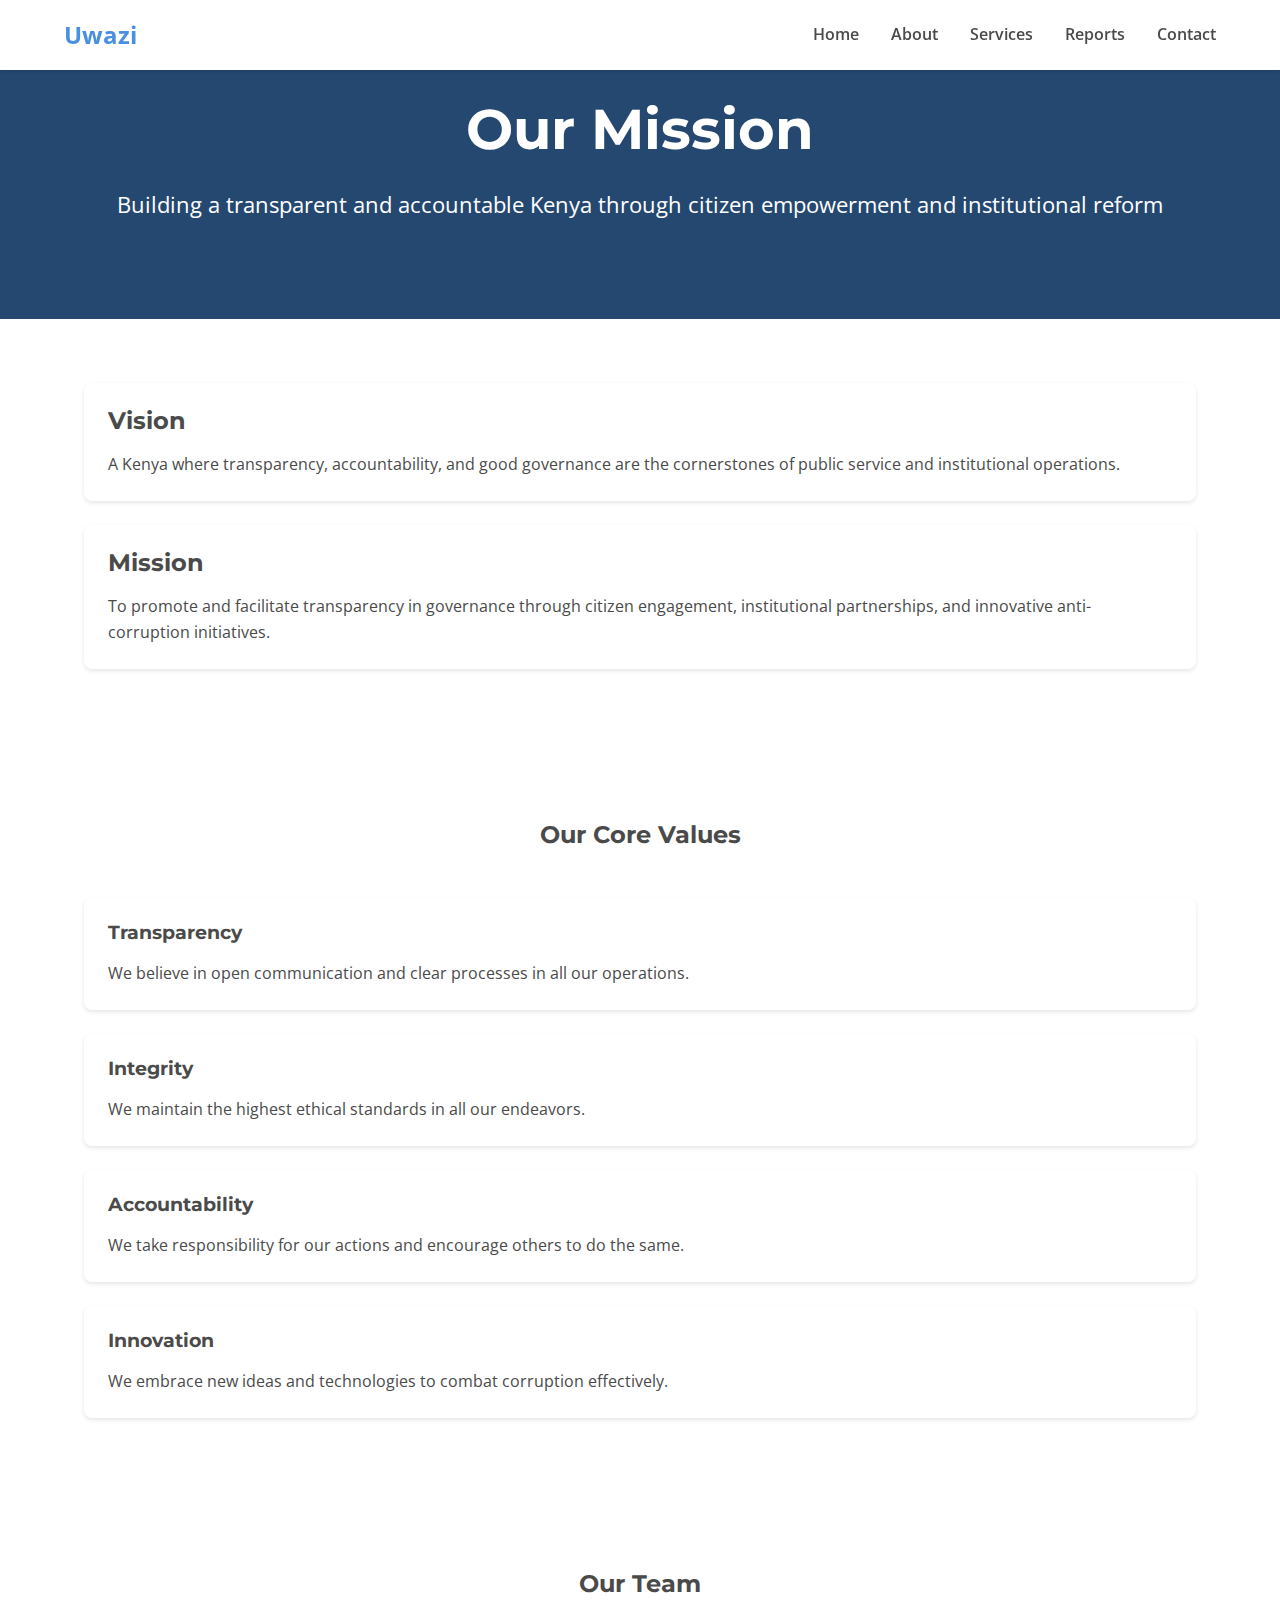
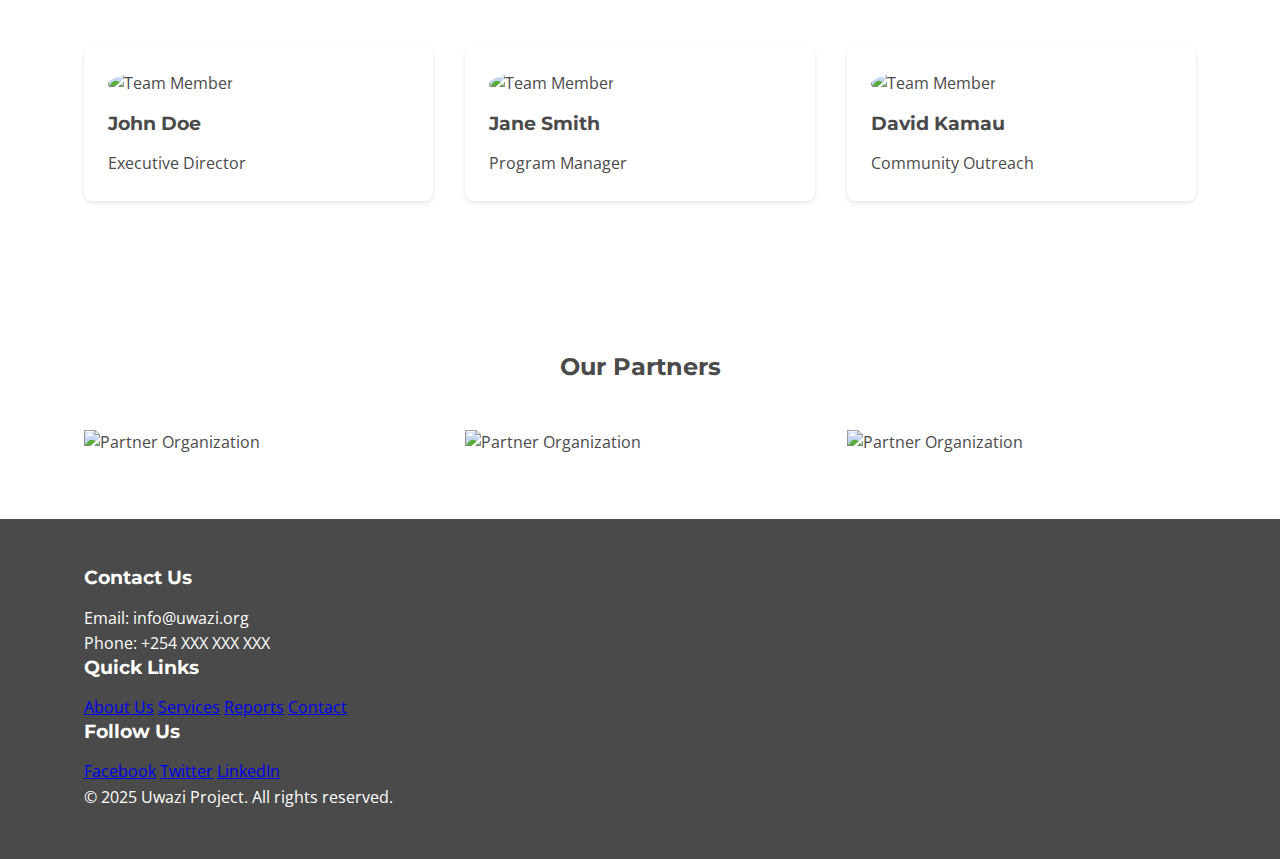
==== about.html @ e0234028 "website" ====
<!DOCTYPE html>
<html lang="en">
<head>
    <meta charset="UTF-8">
    <meta name="viewport" content="width=device-width, initial-scale=1.0">
    <title>About - Uwazi Project</title>
    <meta name="description" content="Learn about Uwazi Project's mission for transparency and anti-corruption in Kenya">
    
    <!-- Fonts -->
    <link href="https://fonts.googleapis.com/css2?family=Montserrat:wght@400;700&family=Open+Sans:wght@400;600&display=swap" rel="stylesheet">
    
    <!-- Styles -->
    <link rel="stylesheet" href="css/style.css">
</head>
<body>
    <!-- Header -->
    <header class="header">
        <nav class="nav container">
            <a href="index.html" class="logo">Uwazi</a>
            <div class="nav-links">
                <a href="index.html">Home</a>
                <a href="about.html">About</a>
                <a href="services.html">Services</a>
                <a href="reports.html">Reports</a>
                <a href="contact.html">Contact</a>
            </div>
            <button class="hamburger" aria-label="Toggle navigation">
                <span></span>
                <span></span>
                <span></span>
            </button>
        </nav>
    </header>

    <!-- About Hero -->
    <section class="hero">
        <div class="container">
            <h1 class="animate-on-scroll">Our Mission</h1>
            <p class="animate-on-scroll">Building a transparent and accountable Kenya through citizen empowerment and institutional reform</p>
        </div>
    </section>

    <!-- Mission & Vision -->
    <section class="section">
        <div class="container">
            <div class="card animate-on-scroll">
                <h2>Vision</h2>
                <p>A Kenya where transparency, accountability, and good governance are the cornerstones of public service and institutional operations.</p>
            </div>
            <div class="card animate-on-scroll">
                <h2>Mission</h2>
                <p>To promote and facilitate transparency in governance through citizen engagement, institutional partnerships, and innovative anti-corruption initiatives.</p>
            </div>
        </div>
    </section>

    <!-- Core Values -->
    <section class="section">
        <div class="container">
            <h2 class="section-title animate-on-scroll">Our Core Values</h2>
            <div class="values-grid">
                <div class="card animate-on-scroll">
                    <h3>Transparency</h3>
                    <p>We believe in open communication and clear processes in all our operations.</p>
                </div>
                <div class="card animate-on-scroll">
                    <h3>Integrity</h3>
                    <p>We maintain the highest ethical standards in all our endeavors.</p>
                </div>
                <div class="card animate-on-scroll">
                    <h3>Accountability</h3>
                    <p>We take responsibility for our actions and encourage others to do the same.</p>
                </div>
                <div class="card animate-on-scroll">
                    <h3>Innovation</h3>
                    <p>We embrace new ideas and technologies to combat corruption effectively.</p>
                </div>
            </div>
        </div>
    </section>

    <!-- Team Section -->
    <section class="section">
        <div class="container">
            <h2 class="section-title animate-on-scroll">Our Team</h2>
            <div class="team-grid">
                <div class="card animate-on-scroll">
                    <div class="team-member">
                        <img src="assets/images/placeholder.jpg" alt="Team Member" class="team-photo">
                        <h3>John Doe</h3>
                        <p>Executive Director</p>
                    </div>
                </div>
                <div class="card animate-on-scroll">
                    <div class="team-member">
                        <img src="assets/images/placeholder.jpg" alt="Team Member" class="team-photo">
                        <h3>Jane Smith</h3>
                        <p>Program Manager</p>
                    </div>
                </div>
                <div class="card animate-on-scroll">
                    <div class="team-member">
                        <img src="assets/images/placeholder.jpg" alt="Team Member" class="team-photo">
                        <h3>David Kamau</h3>
                        <p>Community Outreach</p>
                    </div>
                </div>
            </div>
        </div>
    </section>

    <!-- Partners -->
    <section class="section">
        <div class="container">
            <h2 class="section-title animate-on-scroll">Our Partners</h2>
            <div class="partners-grid">
                <div class="partner animate-on-scroll">
                    <img src="assets/images/partner1.jpg" alt="Partner Organization">
                </div>
                <div class="partner animate-on-scroll">
                    <img src="assets/images/partner2.jpg" alt="Partner Organization">
                </div>
                <div class="partner animate-on-scroll">
                    <img src="assets/images/partner3.jpg" alt="Partner Organization">
                </div>
            </div>
        </div>
    </section>

    <!-- Footer -->
    <footer class="footer">
        <div class="container">
            <div class="footer-content">
                <div class="footer-section">
                    <h3>Contact Us</h3>
                    <p>Email: info@uwazi.org</p>
                    <p>Phone: +254 XXX XXX XXX</p>
                </div>
                <div class="footer-section">
                    <h3>Quick Links</h3>
                    <a href="about.html">About Us</a>
                    <a href="services.html">Services</a>
                    <a href="reports.html">Reports</a>
                    <a href="contact.html">Contact</a>
                </div>
                <div class="footer-section">
                    <h3>Follow Us</h3>
                    <div class="social-links">
                        <a href="#" aria-label="Facebook">Facebook</a>
                        <a href="#" aria-label="Twitter">Twitter</a>
                        <a href="#" aria-label="LinkedIn">LinkedIn</a>
                    </div>
                </div>
            </div>
            <div class="footer-bottom">
                <p>&copy; 2025 Uwazi Project. All rights reserved.</p>
            </div>
        </div>
    </footer>

    <!-- Scripts -->
    <script src="js/main.js"></script>
</body>
</html>
---- css/style.css ----
/* Base styles */
:root {
    --primary-blue: #4A90E2;
    --secondary-blue: #5FB0E5;
    --light-gray: #F5F7FA;
    --dark-gray: #4A4A4A;
    --white: #FFFFFF;
    --black: #000000;
}

/* Reset and base styles */
* {
    margin: 0;
    padding: 0;
    box-sizing: border-box;
}

body {
    font-family: 'Open Sans', sans-serif;
    line-height: 1.6;
    color: var(--dark-gray);
    background-color: var(--white);
}

h1, h2, h3, h4, h5, h6 {
    font-family: 'Montserrat', sans-serif;
    font-weight: 700;
    line-height: 1.2;
    margin-bottom: 1rem;
}

/* Container */
.container {
    width: 90%;
    max-width: 1200px;
    margin: 0 auto;
    padding: 0 20px;
}

/* Header */
.header {
    background-color: var(--white);
    box-shadow: 0 2px 4px rgba(0,0,0,0.1);
    position: fixed;
    width: 100%;
    top: 0;
    z-index: 1000;
}

.nav {
    display: flex;
    justify-content: space-between;
    align-items: center;
    padding: 1rem 0;
}

.logo {
    font-size: 1.5rem;
    font-weight: 700;
    color: var(--primary-blue);
    text-decoration: none;
}

.nav-links {
    display: none;
}

/* Mobile menu */
.hamburger {
    display: block;
    cursor: pointer;
}

/* Hero section */
.hero {
    padding: 6rem 0 4rem;
    background-color: var(--light-gray);
    text-align: center;
}

.hero h1 {
    font-size: 2.5rem;
    margin-bottom: 1.5rem;
}

.hero p {
    font-size: 1.2rem;
    margin-bottom: 2rem;
}

/* Buttons */
.btn {
    display: inline-block;
    padding: 0.8rem 1.5rem;
    border-radius: 5px;
    text-decoration: none;
    font-weight: 600;
    transition: all 0.3s ease;
}

.btn-primary {
    background-color: var(--primary-blue);
    color: var(--white);
}

.btn-primary:hover {
    background-color: var(--secondary-blue);
}

/* Sections */
.section {
    padding: 4rem 0;
}

.section-title {
    text-align: center;
    margin-bottom: 3rem;
}

/* Cards */
.card {
    background: var(--white);
    border-radius: 8px;
    box-shadow: 0 2px 4px rgba(0,0,0,0.1);
    padding: 1.5rem;
    margin-bottom: 1.5rem;
}

/* Forms */
.form-group {
    margin-bottom: 1.5rem;
}

.form-control {
    width: 100%;
    padding: 0.8rem;
    border: 1px solid var(--light-gray);
    border-radius: 4px;
    font-size: 1rem;
}

/* Footer */
.footer {
    background-color: var(--dark-gray);
    color: var(--white);
    padding: 3rem 0;
}

/* Image styles */
.team-photo {
    width: 200px;
    height: 200px;
    border-radius: 50%;
    object-fit: cover;
    margin-bottom: 1rem;
}

.partner img {
    width: 200px;
    height: 100px;
    object-fit: contain;
}

.case-study img {
    width: 100%;
    height: 250px;
    object-fit: cover;
    border-radius: 8px;
    margin-bottom: 1rem;
}

/* Hero background image */
.hero {
    position: relative;
    background-color: var(--primary-blue);
    color: var(--white);
    overflow: hidden;
}

.hero::before {
    content: '';
    position: absolute;
    top: 0;
    left: 0;
    right: 0;
    bottom: 0;
    background-image: linear-gradient(rgba(0,0,0,0.5), rgba(0,0,0,0.5));
    z-index: 1;
}

.hero .container {
    position: relative;
    z-index: 2;
}

/* Image grids */
.team-grid,
.partners-grid,
.case-studies-grid {
    display: grid;
    gap: 2rem;
    margin-top: 2rem;
}

/* Additional image styles */
.hero-background {
    position: absolute;
    top: 0;
    left: 0;
    width: 100%;
    height: 100%;
    object-fit: cover;
    opacity: 0.3;
}

.program-image,
.service-image,
.quick-link-image {
    width: 100%;
    height: 200px;
    object-fit: cover;
    border-radius: 8px;
    margin-bottom: 1rem;
}

.programs-grid,
.services-grid,
.quick-links-grid {
    display: grid;
    gap: 2rem;
    margin-top: 2rem;
}

/* Media Queries */
@media (min-width: 768px) {
    .nav-links {
        display: flex;
        gap: 2rem;
    }

    .nav-links a {
        color: var(--dark-gray);
        text-decoration: none;
        font-weight: 600;
        transition: color 0.3s ease;
    }

    .nav-links a:hover {
        color: var(--primary-blue);
    }

    .hamburger {
        display: none;
    }

    .hero h1 {
        font-size: 3.5rem;
    }

    .hero p {
        font-size: 1.4rem;
    }

    .team-grid {
        grid-template-columns: repeat(3, 1fr);
    }
    
    .partners-grid {
        grid-template-columns: repeat(3, 1fr);
    }
    
    .case-studies-grid {
        grid-template-columns: repeat(3, 1fr);
    }

    .programs-grid,
    .services-grid,
    .quick-links-grid {
        grid-template-columns: repeat(3, 1fr);
    }
}

/* Animations */
@keyframes fadeIn {
    from {
        opacity: 0;
        transform: translateY(20px);
    }
    to {
        opacity: 1;
        transform: translateY(0);
    }
}

.fade-in {
    animation: fadeIn 1s ease-out;
}
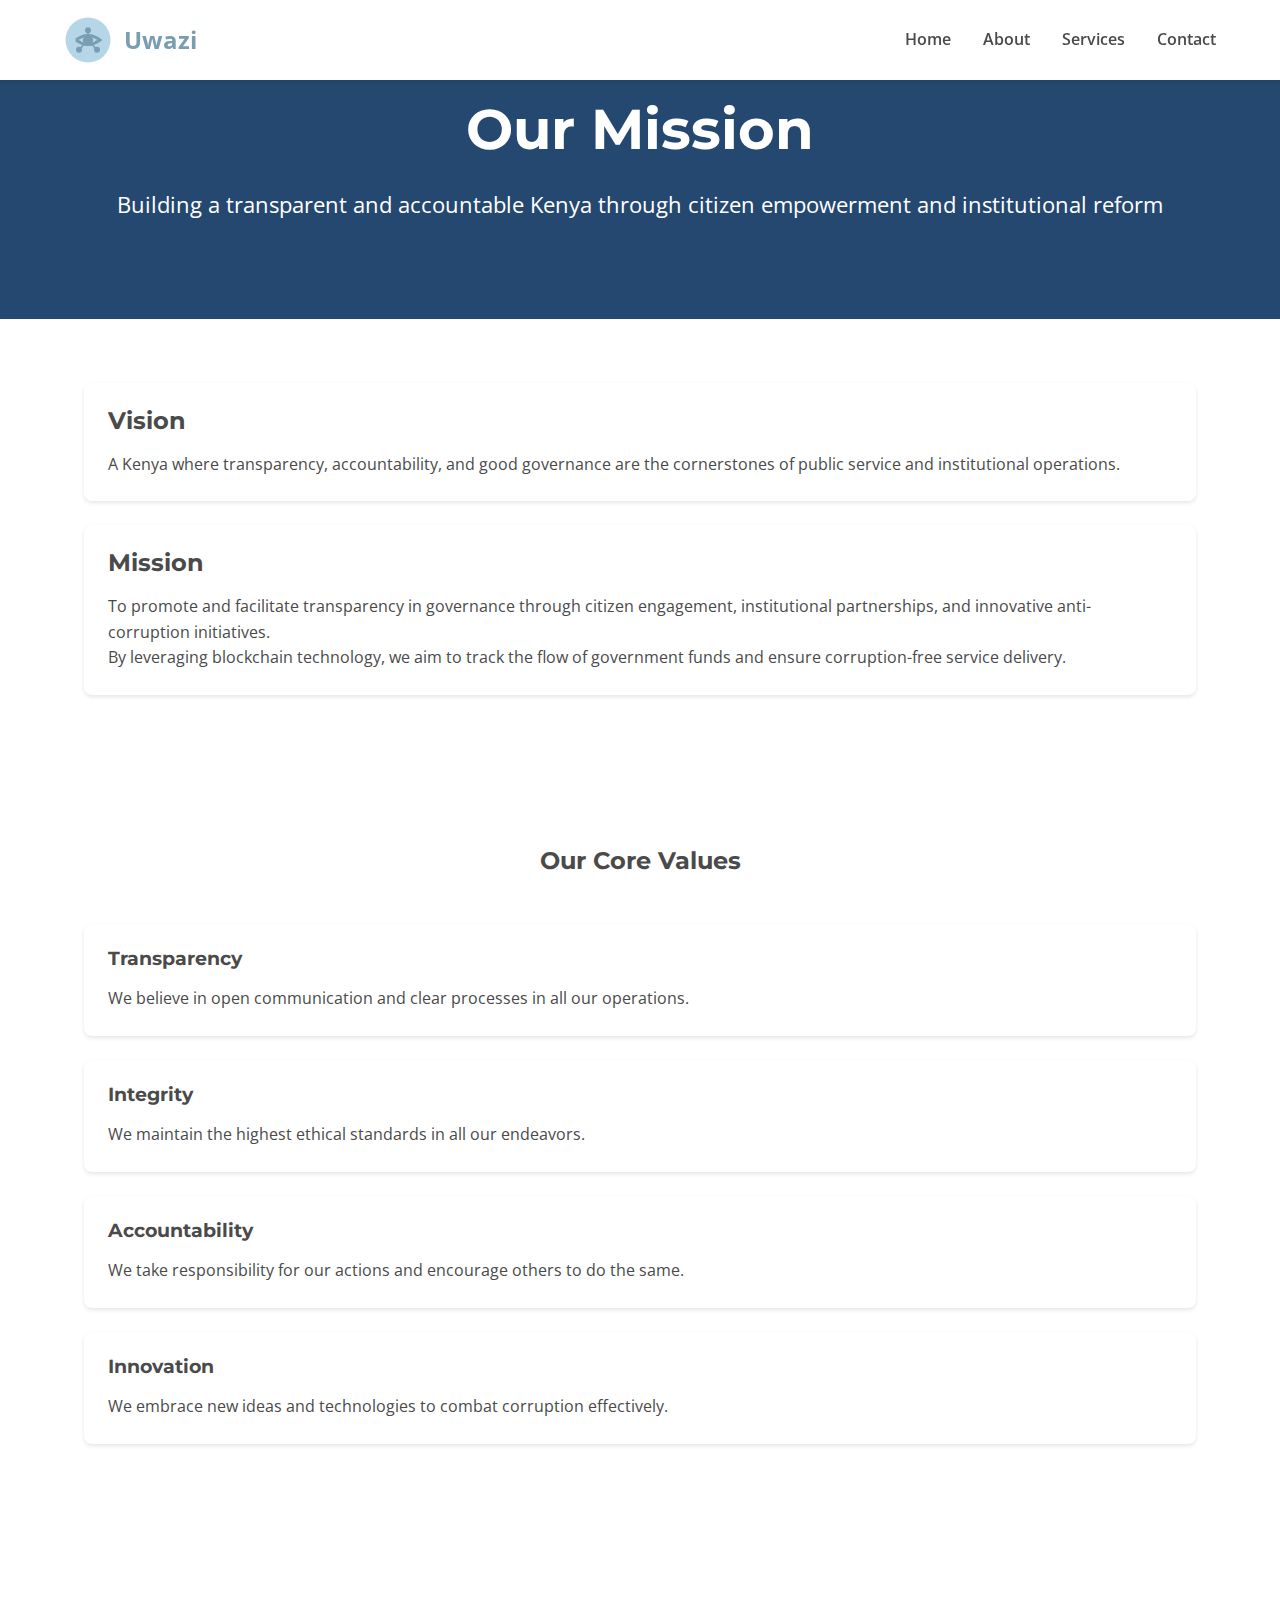
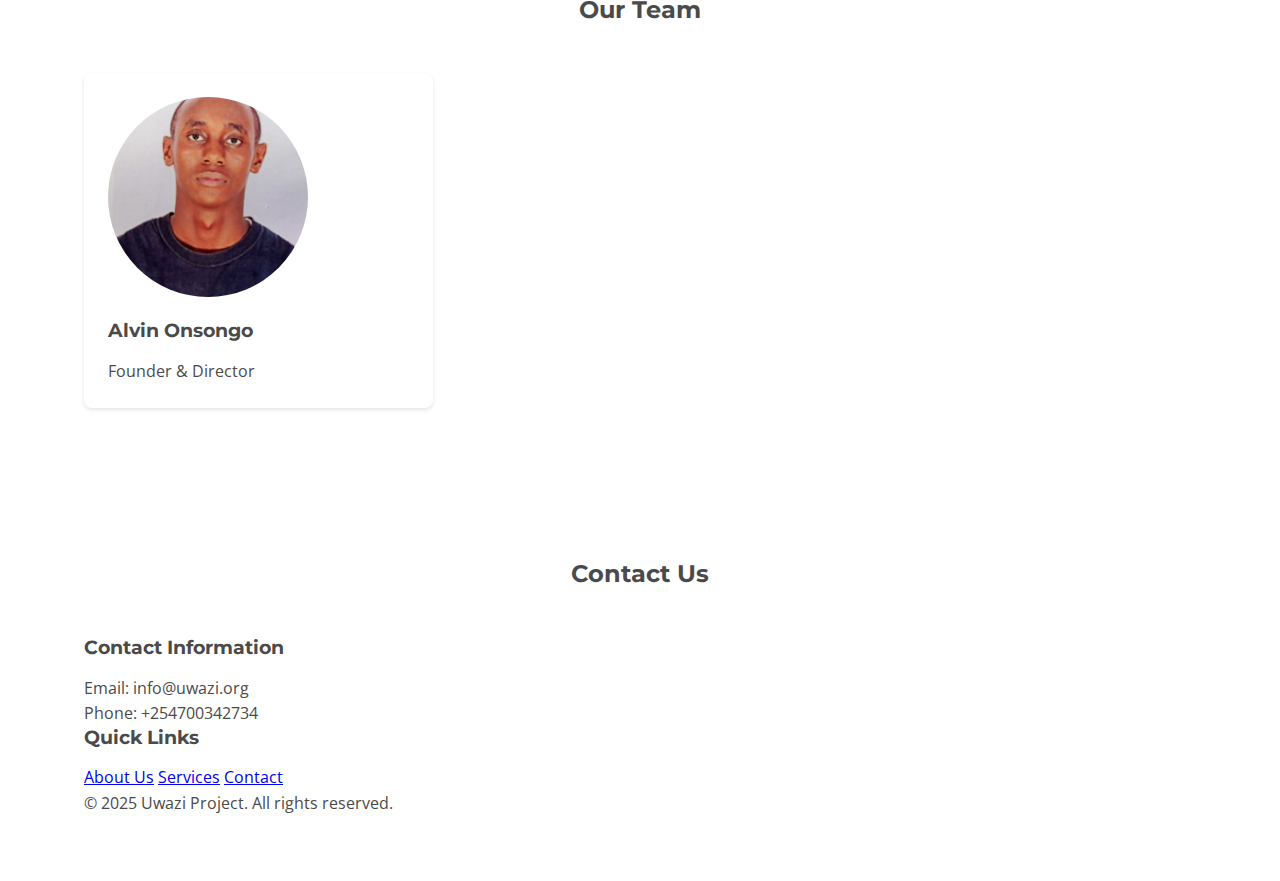
==== commit b602f5f6: "created icon, improved interface" ====
--- a/about.html
+++ b/about.html
@@ -16,12 +16,15 @@
     <!-- Header -->
     <header class="header">
         <nav class="nav container">
-            <a href="index.html" class="logo">Uwazi</a>
+            <a href="index.html" class="logo">
+                <img src="assets/icons/uwazi-icon.svg" alt="Uwazi Logo" class="logo-icon">
+                Uwazi
+            </a>
             <div class="nav-links">
                 <a href="index.html">Home</a>
                 <a href="about.html">About</a>
                 <a href="services.html">Services</a>
-                <a href="reports.html">Reports</a>
+                <!-- <a href="reports.html">Reports</a> -->
                 <a href="contact.html">Contact</a>
             </div>
             <button class="hamburger" aria-label="Toggle navigation">
@@ -50,6 +53,7 @@
             <div class="card animate-on-scroll">
                 <h2>Mission</h2>
                 <p>To promote and facilitate transparency in governance through citizen engagement, institutional partnerships, and innovative anti-corruption initiatives.</p>
+                <p>By leveraging blockchain technology, we aim to track the flow of government funds and ensure corruption-free service delivery.</p>
             </div>
         </div>
     </section>
@@ -86,70 +90,34 @@
             <div class="team-grid">
                 <div class="card animate-on-scroll">
                     <div class="team-member">
-                        <img src="assets/images/placeholder.jpg" alt="Team Member" class="team-photo">
-                        <h3>John Doe</h3>
-                        <p>Executive Director</p>
-                    </div>
-                </div>
-                <div class="card animate-on-scroll">
-                    <div class="team-member">
-                        <img src="assets/images/placeholder.jpg" alt="Team Member" class="team-photo">
-                        <h3>Jane Smith</h3>
-                        <p>Program Manager</p>
-                    </div>
-                </div>
-                <div class="card animate-on-scroll">
-                    <div class="team-member">
-                        <img src="assets/images/placeholder.jpg" alt="Team Member" class="team-photo">
-                        <h3>David Kamau</h3>
-                        <p>Community Outreach</p>
+                        <img src="assets/images/founder.jpg" alt="Team Member" class="team-photo">
+                        <h3>Alvin Onsongo</h3>
+                        <p>Founder & Director</p>
                     </div>
                 </div>
             </div>
         </div>
     </section>
 
-    <!-- Partners -->
+    <!-- Contact Section -->
     <section class="section">
         <div class="container">
-            <h2 class="section-title animate-on-scroll">Our Partners</h2>
-            <div class="partners-grid">
-                <div class="partner animate-on-scroll">
-                    <img src="assets/images/partner1.jpg" alt="Partner Organization">
-                </div>
-                <div class="partner animate-on-scroll">
-                    <img src="assets/images/partner2.jpg" alt="Partner Organization">
-                </div>
-                <div class="partner animate-on-scroll">
-                    <img src="assets/images/partner3.jpg" alt="Partner Organization">
-                </div>
-            </div>
-        </div>
-    </section>
-
-    <!-- Footer -->
-    <footer class="footer">
-        <div class="container">
-            <div class="footer-content">
-                <div class="footer-section">
-                    <h3>Contact Us</h3>
+            <h2 class="section-title animate-on-scroll">Contact Us</h2>
+            <div class="contact-grid">
+                <div class="contact-info animate-on-scroll">
+                    <h3>Contact Information</h3>
                     <p>Email: info@uwazi.org</p>
-                    <p>Phone: +254 XXX XXX XXX</p>
+                    <p>Phone: +254700342734</p>
                 </div>
                 <div class="footer-section">
                     <h3>Quick Links</h3>
                     <a href="about.html">About Us</a>
                     <a href="services.html">Services</a>
-                    <a href="reports.html">Reports</a>
+                    <!-- <a href="reports.html">Reports</a> -->
                     <a href="contact.html">Contact</a>
                 </div>
                 <div class="footer-section">
-                    <h3>Follow Us</h3>
-                    <div class="social-links">
-                        <a href="#" aria-label="Facebook">Facebook</a>
-                        <a href="#" aria-label="Twitter">Twitter</a>
-                        <a href="#" aria-label="LinkedIn">LinkedIn</a>
-                    </div>
+                    
                 </div>
             </div>
             <div class="footer-bottom">
--- a/css/style.css
+++ b/css/style.css
@@ -6,6 +6,8 @@
     --dark-gray: #4A4A4A;
     --white: #FFFFFF;
     --black: #000000;
+    --uwazi-blue: #799EB2;
+    --uwazi-light: #B1D4E5;
 }
 
 /* Reset and base styles */
@@ -55,10 +57,23 @@
 }
 
 .logo {
+    display: flex;
+    align-items: center;
+    text-decoration: none;
+    color: var(--uwazi-blue);
+    font-weight: bold;
     font-size: 1.5rem;
-    font-weight: 700;
-    color: var(--primary-blue);
-    text-decoration: none;
+    transition: color 0.3s ease;
+}
+
+.logo:hover {
+    color: var(--uwazi-light);
+}
+
+.logo-icon {
+    width: 48px;
+    height: 48px;
+    margin-right: 12px;
 }
 
 .nav-links {
@@ -280,6 +295,14 @@
     }
 }
 
+@media (max-width: 768px) {
+    .logo-icon {
+        width: 36px;
+        height: 36px;
+        margin-right: 8px;
+    }
+}
+
 /* Animations */
 @keyframes fadeIn {
     from {
